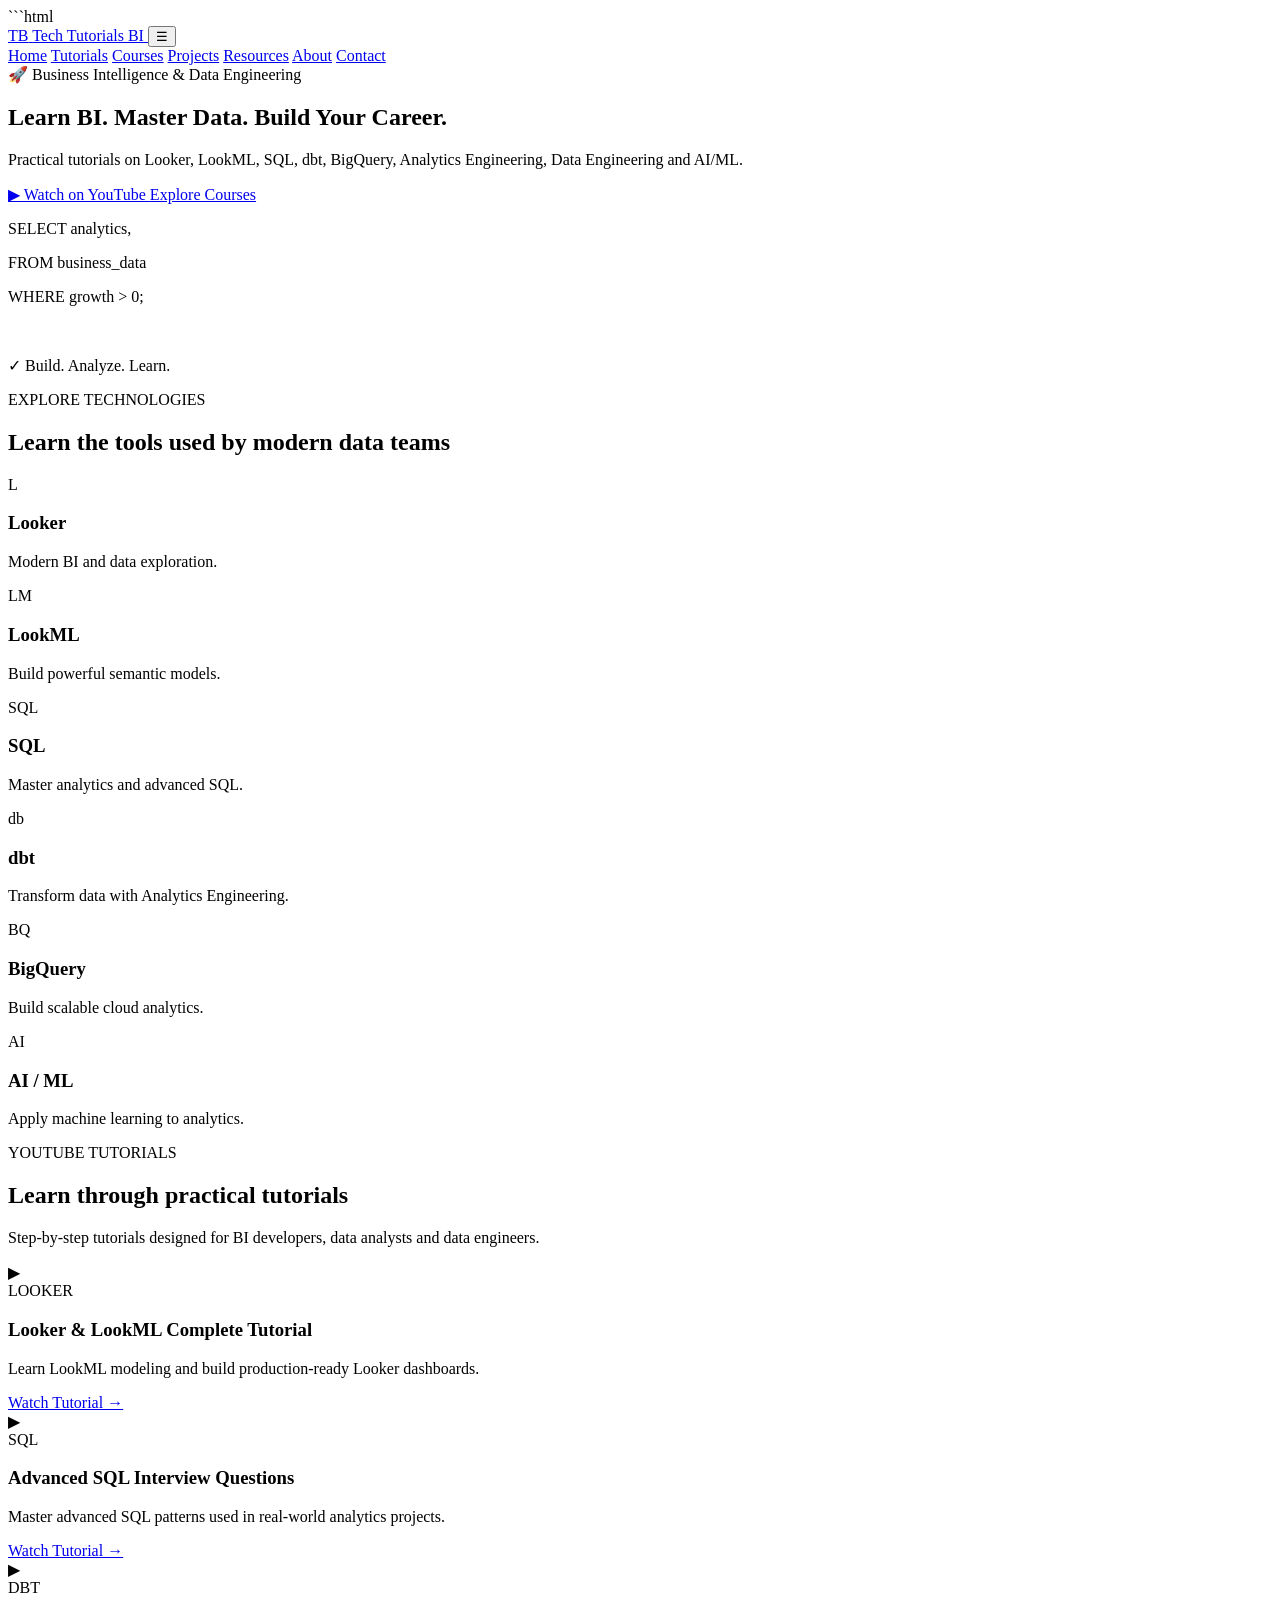
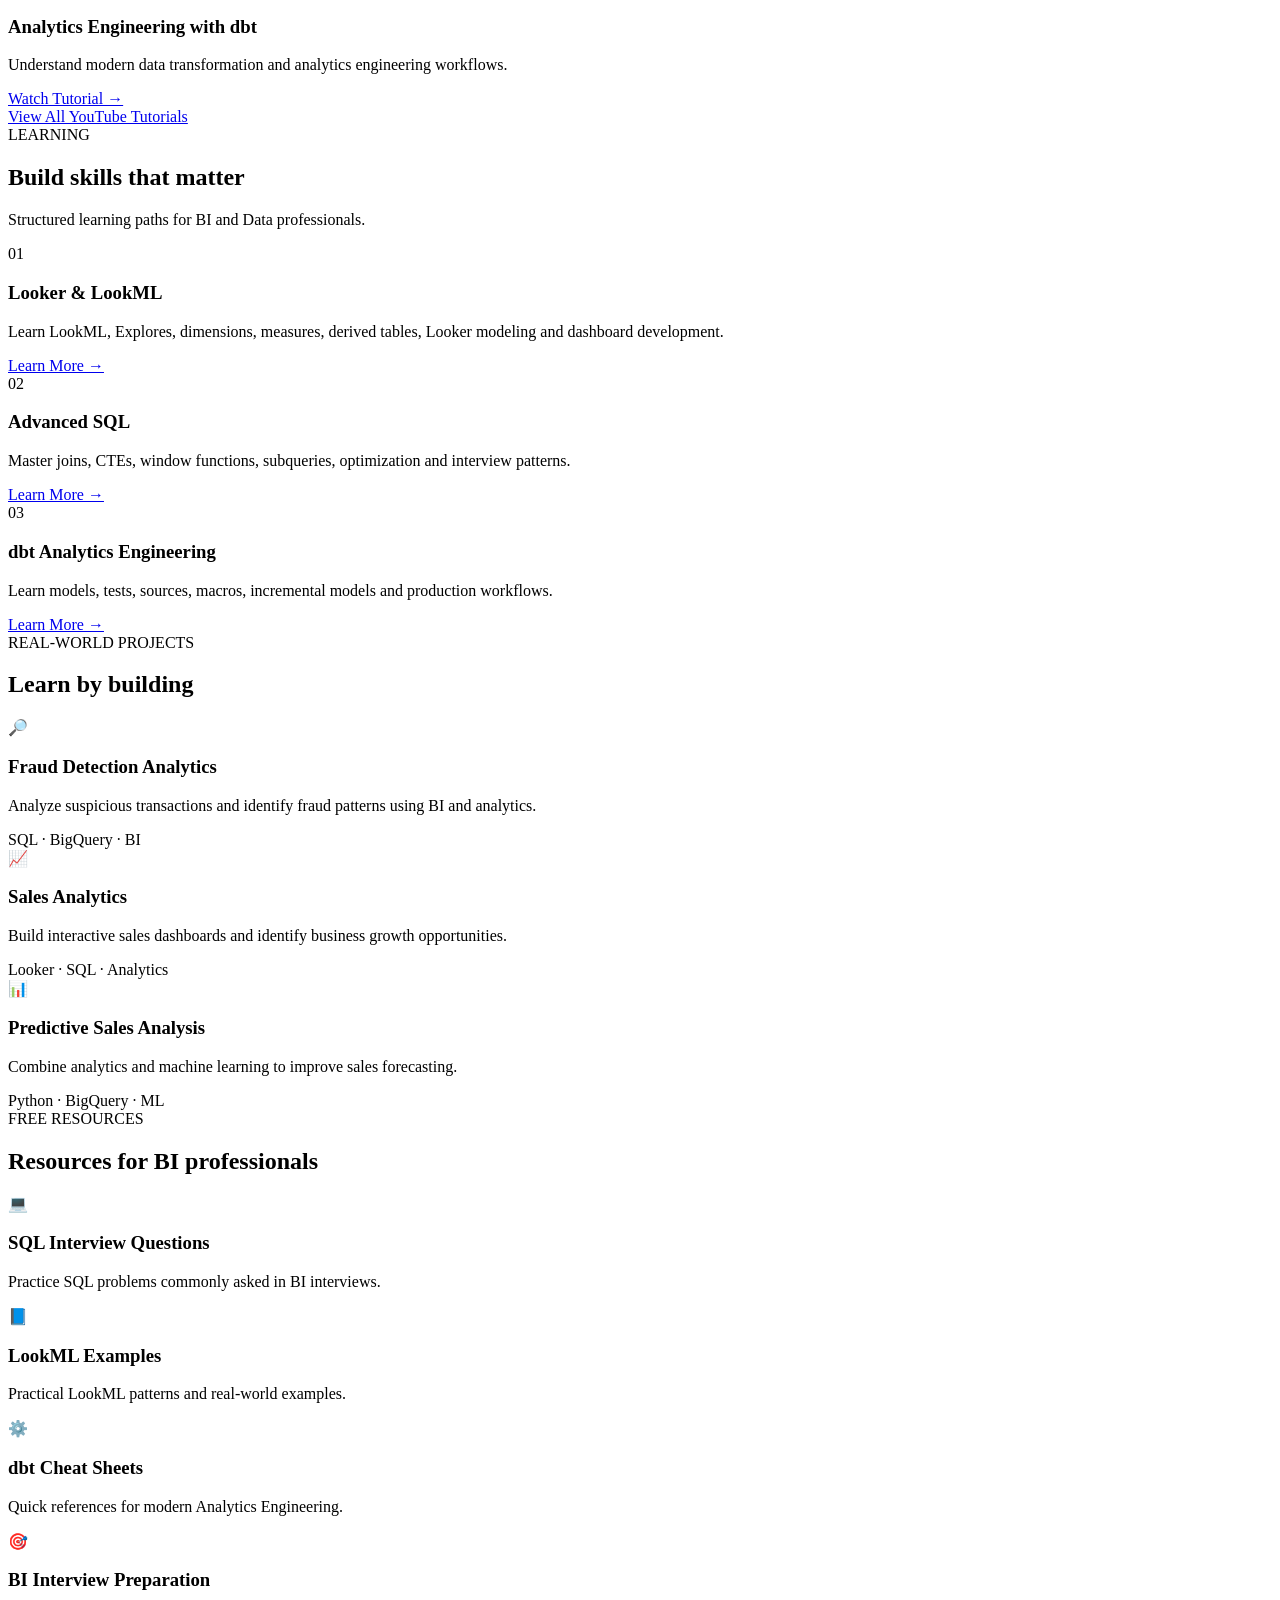
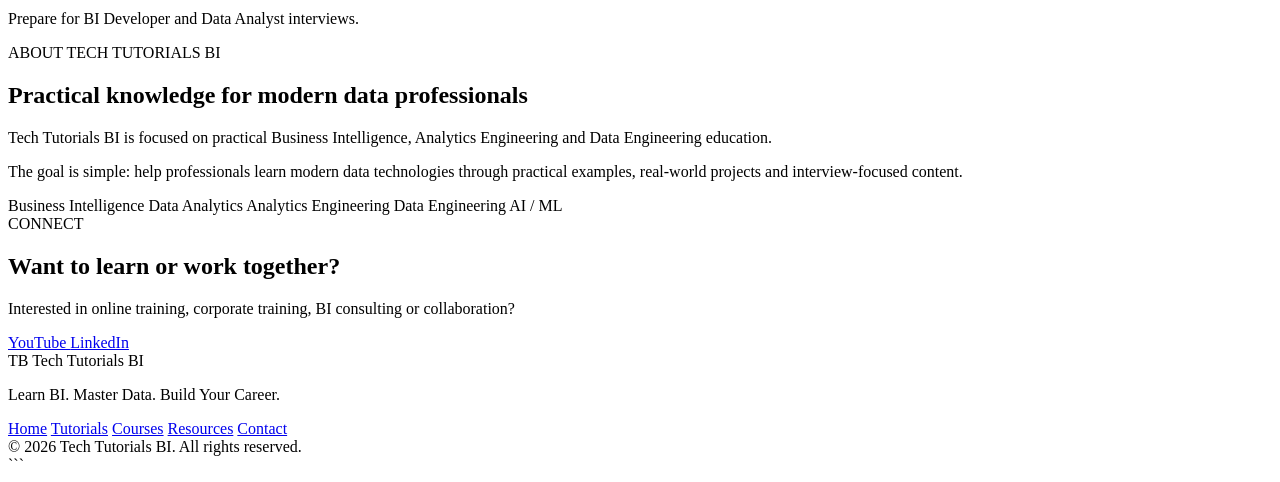
==== index.html @ e7830436 "Create index.html copied the index page content" ====
```html
<!DOCTYPE html>
<html lang="en">
<head>
    <meta charset="UTF-8">

    <meta name="viewport" content="width=device-width, initial-scale=1.0">

    <title>Tech Tutorials BI | Learn BI, SQL, Looker, dbt & Data Engineering</title>

    <meta name="description"
          content="Tech Tutorials BI provides practical tutorials on Looker, LookML, SQL, dbt, BigQuery, Analytics Engineering, Data Engineering and AI/ML.">

    <meta name="keywords"
          content="Looker, LookML, SQL, dbt, BigQuery, Power BI, Tableau, Analytics Engineering, Data Engineering, AI ML">

    <meta name="author" content="Tech Tutorials BI">

    <!-- Open Graph -->
    <meta property="og:title"
          content="Tech Tutorials BI | Learn BI & Data Engineering">

    <meta property="og:description"
          content="Practical tutorials for Business Intelligence, SQL, Looker, dbt, BigQuery and Data Engineering.">

    <meta property="og:type" content="website">

    <!-- Google Font -->
    <link rel="preconnect" href="https://fonts.googleapis.com">
    <link rel="preconnect" href="https://fonts.gstatic.com" crossorigin>

    <link href="https://fonts.googleapis.com/css2?family=Inter:wght@400;500;600;700;800&display=swap"
          rel="stylesheet">

    <!-- CSS -->
    <link rel="stylesheet" href="style.css">
</head>

<body>

<!-- ================= NAVIGATION ================= -->

<header class="navbar">

    <div class="container nav-container">

        <a href="#home" class="logo">
            <span class="logo-icon">TB</span>
            <span>Tech Tutorials BI</span>
        </a>

        <button class="menu-toggle" id="menuToggle">
            ☰
        </button>

        <nav id="navMenu">

            <a href="#home">Home</a>

            <a href="#tutorials">Tutorials</a>

            <a href="#courses">Courses</a>

            <a href="#projects">Projects</a>

            <a href="#resources">Resources</a>

            <a href="#about">About</a>

            <a href="#contact">Contact</a>

        </nav>

    </div>

</header>


<!-- ================= HERO ================= -->

<section id="home" class="hero">

    <div class="container hero-content">

        <div class="hero-text">

            <span class="badge">
                🚀 Business Intelligence & Data Engineering
            </span>

            <h1>
                Learn BI.
                <span>Master Data.</span>
                Build Your Career.
            </h1>

            <p>
                Practical tutorials on Looker, LookML, SQL, dbt,
                BigQuery, Analytics Engineering, Data Engineering
                and AI/ML.
            </p>

            <div class="hero-buttons">

                <a
                    href="https://youtube.com/@techtutorialsbi"
                    target="_blank"
                    class="btn btn-primary">
                    ▶ Watch on YouTube
                </a>

                <a href="#courses" class="btn btn-secondary">
                    Explore Courses
                </a>

            </div>

        </div>


        <div class="hero-card">

            <div class="code-header">
                <span></span>
                <span></span>
                <span></span>
            </div>

            <div class="code-content">

                <p>
                    <span class="keyword">SELECT</span>
                    analytics,
                </p>

                <p>
                    <span class="keyword">FROM</span>
                    business_data
                </p>

                <p>
                    <span class="keyword">WHERE</span>
                    growth > <span class="number">0</span>;
                </p>

                <br>

                <p class="success">
                    ✓ Build. Analyze. Learn.
                </p>

            </div>

        </div>

    </div>

</section>


<!-- ================= TECHNOLOGIES ================= -->

<section class="technologies">

    <div class="container">

        <div class="section-header">

            <span class="section-label">
                EXPLORE TECHNOLOGIES
            </span>

            <h2>
                Learn the tools used by modern data teams
            </h2>

        </div>


        <div class="tech-grid">

            <div class="tech-card">
                <div class="tech-icon">L</div>
                <h3>Looker</h3>
                <p>Modern BI and data exploration.</p>
            </div>

            <div class="tech-card">
                <div class="tech-icon">LM</div>
                <h3>LookML</h3>
                <p>Build powerful semantic models.</p>
            </div>

            <div class="tech-card">
                <div class="tech-icon">SQL</div>
                <h3>SQL</h3>
                <p>Master analytics and advanced SQL.</p>
            </div>

            <div class="tech-card">
                <div class="tech-icon">db</div>
                <h3>dbt</h3>
                <p>Transform data with Analytics Engineering.</p>
            </div>

            <div class="tech-card">
                <div class="tech-icon">BQ</div>
                <h3>BigQuery</h3>
                <p>Build scalable cloud analytics.</p>
            </div>

            <div class="tech-card">
                <div class="tech-icon">AI</div>
                <h3>AI / ML</h3>
                <p>Apply machine learning to analytics.</p>
            </div>

        </div>

    </div>

</section>


<!-- ================= YOUTUBE ================= -->

<section id="tutorials" class="section">

    <div class="container">

        <div class="section-header">

            <span class="section-label">
                YOUTUBE TUTORIALS
            </span>

            <h2>
                Learn through practical tutorials
            </h2>

            <p>
                Step-by-step tutorials designed for BI developers,
                data analysts and data engineers.
            </p>

        </div>


        <div class="video-grid">

            <article class="video-card">

                <div class="video-placeholder">
                    <span>▶</span>
                </div>

                <div class="video-content">

                    <span class="category">
                        LOOKER
                    </span>

                    <h3>
                        Looker & LookML Complete Tutorial
                    </h3>

                    <p>
                        Learn LookML modeling and build production-ready
                        Looker dashboards.
                    </p>

                    <a
                        href="https://youtube.com/@techtutorialsbi"
                        target="_blank">
                        Watch Tutorial →
                    </a>

                </div>

            </article>


            <article class="video-card">

                <div class="video-placeholder">
                    <span>▶</span>
                </div>

                <div class="video-content">

                    <span class="category">
                        SQL
                    </span>

                    <h3>
                        Advanced SQL Interview Questions
                    </h3>

                    <p>
                        Master advanced SQL patterns used in
                        real-world analytics projects.
                    </p>

                    <a
                        href="https://youtube.com/@techtutorialsbi"
                        target="_blank">
                        Watch Tutorial →
                    </a>

                </div>

            </article>


            <article class="video-card">

                <div class="video-placeholder">
                    <span>▶</span>
                </div>

                <div class="video-content">

                    <span class="category">
                        DBT
                    </span>

                    <h3>
                        Analytics Engineering with dbt
                    </h3>

                    <p>
                        Understand modern data transformation and
                        analytics engineering workflows.
                    </p>

                    <a
                        href="https://youtube.com/@techtutorialsbi"
                        target="_blank">
                        Watch Tutorial →
                    </a>

                </div>

            </article>

        </div>


        <div class="center-button">

            <a
                href="https://youtube.com/@techtutorialsbi"
                target="_blank"
                class="btn btn-primary">
                View All YouTube Tutorials
            </a>

        </div>

    </div>

</section>


<!-- ================= COURSES ================= -->

<section id="courses" class="section section-dark">

    <div class="container">

        <div class="section-header">

            <span class="section-label">
                LEARNING
            </span>

            <h2>
                Build skills that matter
            </h2>

            <p>
                Structured learning paths for BI and Data professionals.
            </p>

        </div>


        <div class="course-grid">

            <div class="course-card">

                <span class="course-number">01</span>

                <h3>
                    Looker & LookML
                </h3>

                <p>
                    Learn LookML, Explores, dimensions, measures,
                    derived tables, Looker modeling and dashboard development.
                </p>

                <a href="#contact">
                    Learn More →
                </a>

            </div>


            <div class="course-card">

                <span class="course-number">02</span>

                <h3>
                    Advanced SQL
                </h3>

                <p>
                    Master joins, CTEs, window functions,
                    subqueries, optimization and interview patterns.
                </p>

                <a href="#contact">
                    Learn More →
                </a>

            </div>


            <div class="course-card">

                <span class="course-number">03</span>

                <h3>
                    dbt Analytics Engineering
                </h3>

                <p>
                    Learn models, tests, sources, macros,
                    incremental models and production workflows.
                </p>

                <a href="#contact">
                    Learn More →
                </a>

            </div>

        </div>

    </div>

</section>


<!-- ================= PROJECTS ================= -->

<section id="projects" class="section">

    <div class="container">

        <div class="section-header">

            <span class="section-label">
                REAL-WORLD PROJECTS
            </span>

            <h2>
                Learn by building
            </h2>

        </div>


        <div class="project-grid">

            <div class="project-card">

                <div class="project-icon">
                    🔎
                </div>

                <h3>
                    Fraud Detection Analytics
                </h3>

                <p>
                    Analyze suspicious transactions and identify
                    fraud patterns using BI and analytics.
                </p>

                <span>
                    SQL · BigQuery · BI
                </span>

            </div>


            <div class="project-card">

                <div class="project-icon">
                    📈
                </div>

                <h3>
                    Sales Analytics
                </h3>

                <p>
                    Build interactive sales dashboards and
                    identify business growth opportunities.
                </p>

                <span>
                    Looker · SQL · Analytics
                </span>

            </div>


            <div class="project-card">

                <div class="project-icon">
                    📊
                </div>

                <h3>
                    Predictive Sales Analysis
                </h3>

                <p>
                    Combine analytics and machine learning to
                    improve sales forecasting.
                </p>

                <span>
                    Python · BigQuery · ML
                </span>

            </div>

        </div>

    </div>

</section>


<!-- ================= RESOURCES ================= -->

<section id="resources" class="section resources-section">

    <div class="container">

        <div class="section-header">

            <span class="section-label">
                FREE RESOURCES
            </span>

            <h2>
                Resources for BI professionals
            </h2>

        </div>


        <div class="resource-grid">

            <div class="resource-card">
                <span>💻</span>
                <h3>SQL Interview Questions</h3>
                <p>Practice SQL problems commonly asked in BI interviews.</p>
            </div>

            <div class="resource-card">
                <span>📘</span>
                <h3>LookML Examples</h3>
                <p>Practical LookML patterns and real-world examples.</p>
            </div>

            <div class="resource-card">
                <span>⚙️</span>
                <h3>dbt Cheat Sheets</h3>
                <p>Quick references for modern Analytics Engineering.</p>
            </div>

            <div class="resource-card">
                <span>🎯</span>
                <h3>BI Interview Preparation</h3>
                <p>Prepare for BI Developer and Data Analyst interviews.</p>
            </div>

        </div>

    </div>

</section>


<!-- ================= ABOUT ================= -->

<section id="about" class="section">

    <div class="container about-container">

        <div class="about-text">

            <span class="section-label">
                ABOUT TECH TUTORIALS BI
            </span>

            <h2>
                Practical knowledge for modern data professionals
            </h2>

            <p>
                Tech Tutorials BI is focused on practical Business
                Intelligence, Analytics Engineering and Data Engineering
                education.
            </p>

            <p>
                The goal is simple: help professionals learn modern
                data technologies through practical examples, real-world
                projects and interview-focused content.
            </p>

            <div class="about-tags">

                <span>Business Intelligence</span>
                <span>Data Analytics</span>
                <span>Analytics Engineering</span>
                <span>Data Engineering</span>
                <span>AI / ML</span>

            </div>

        </div>

    </div>

</section>


<!-- ================= CONTACT ================= -->

<section id="contact" class="section contact-section">

    <div class="container contact-container">

        <div>

            <span class="section-label">
                CONNECT
            </span>

            <h2>
                Want to learn or work together?
            </h2>

            <p>
                Interested in online training, corporate training,
                BI consulting or collaboration?
            </p>

        </div>


        <div class="contact-buttons">

            <a
                href="https://youtube.com/@techtutorialsbi"
                target="_blank"
                class="btn btn-primary">
                YouTube
            </a>

            <a
                href="https://www.linkedin.com/"
                target="_blank"
                class="btn btn-secondary">
                LinkedIn
            </a>

        </div>

    </div>

</section>


<!-- ================= FOOTER ================= -->

<footer>

    <div class="container footer-container">

        <div>

            <div class="logo">
                <span class="logo-icon">TB</span>
                Tech Tutorials BI
            </div>

            <p>
                Learn BI. Master Data. Build Your Career.
            </p>

        </div>


        <div class="footer-links">

            <a href="#home">Home</a>

            <a href="#tutorials">Tutorials</a>

            <a href="#courses">Courses</a>

            <a href="#resources">Resources</a>

            <a href="#contact">Contact</a>

        </div>

    </div>


    <div class="footer-bottom">

        © 2026 Tech Tutorials BI. All rights reserved.

    </div>

</footer>


<!-- JavaScript -->

<script src="script.js"></script>

</body>

</html>
```
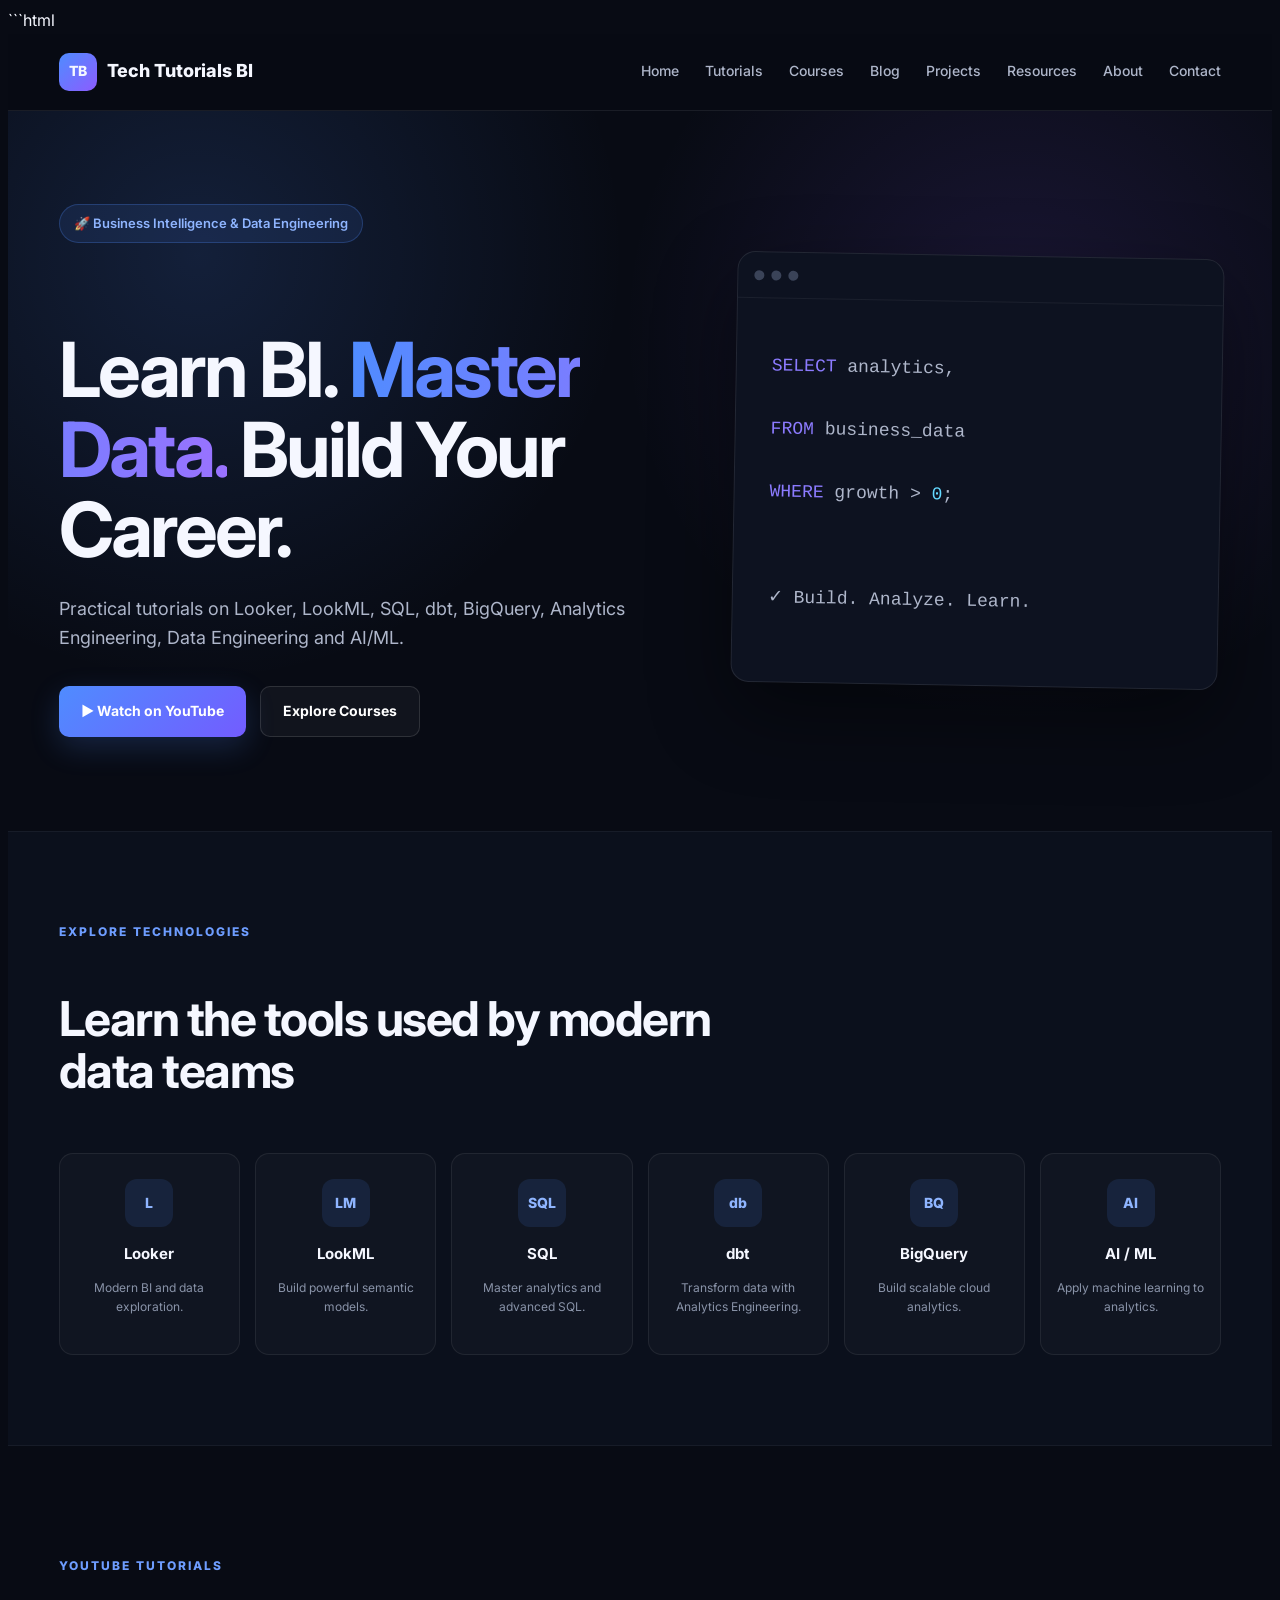
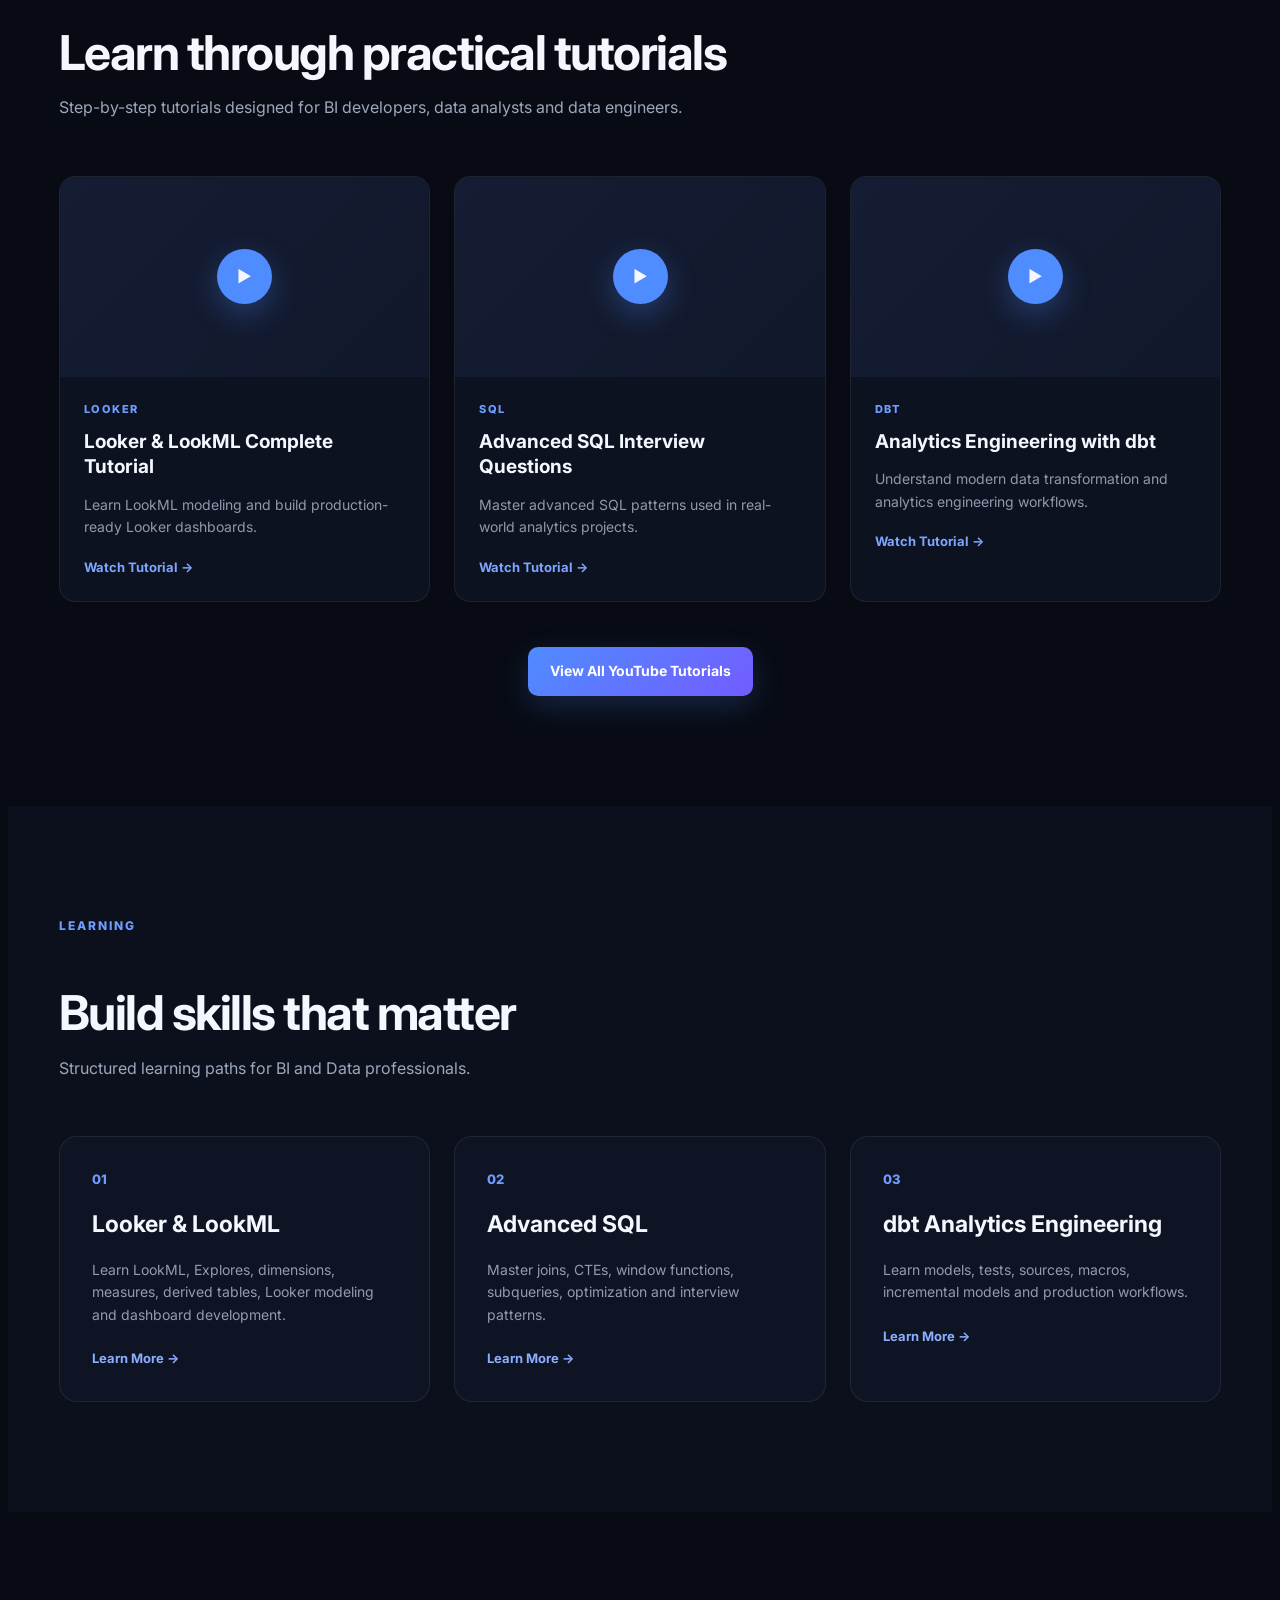
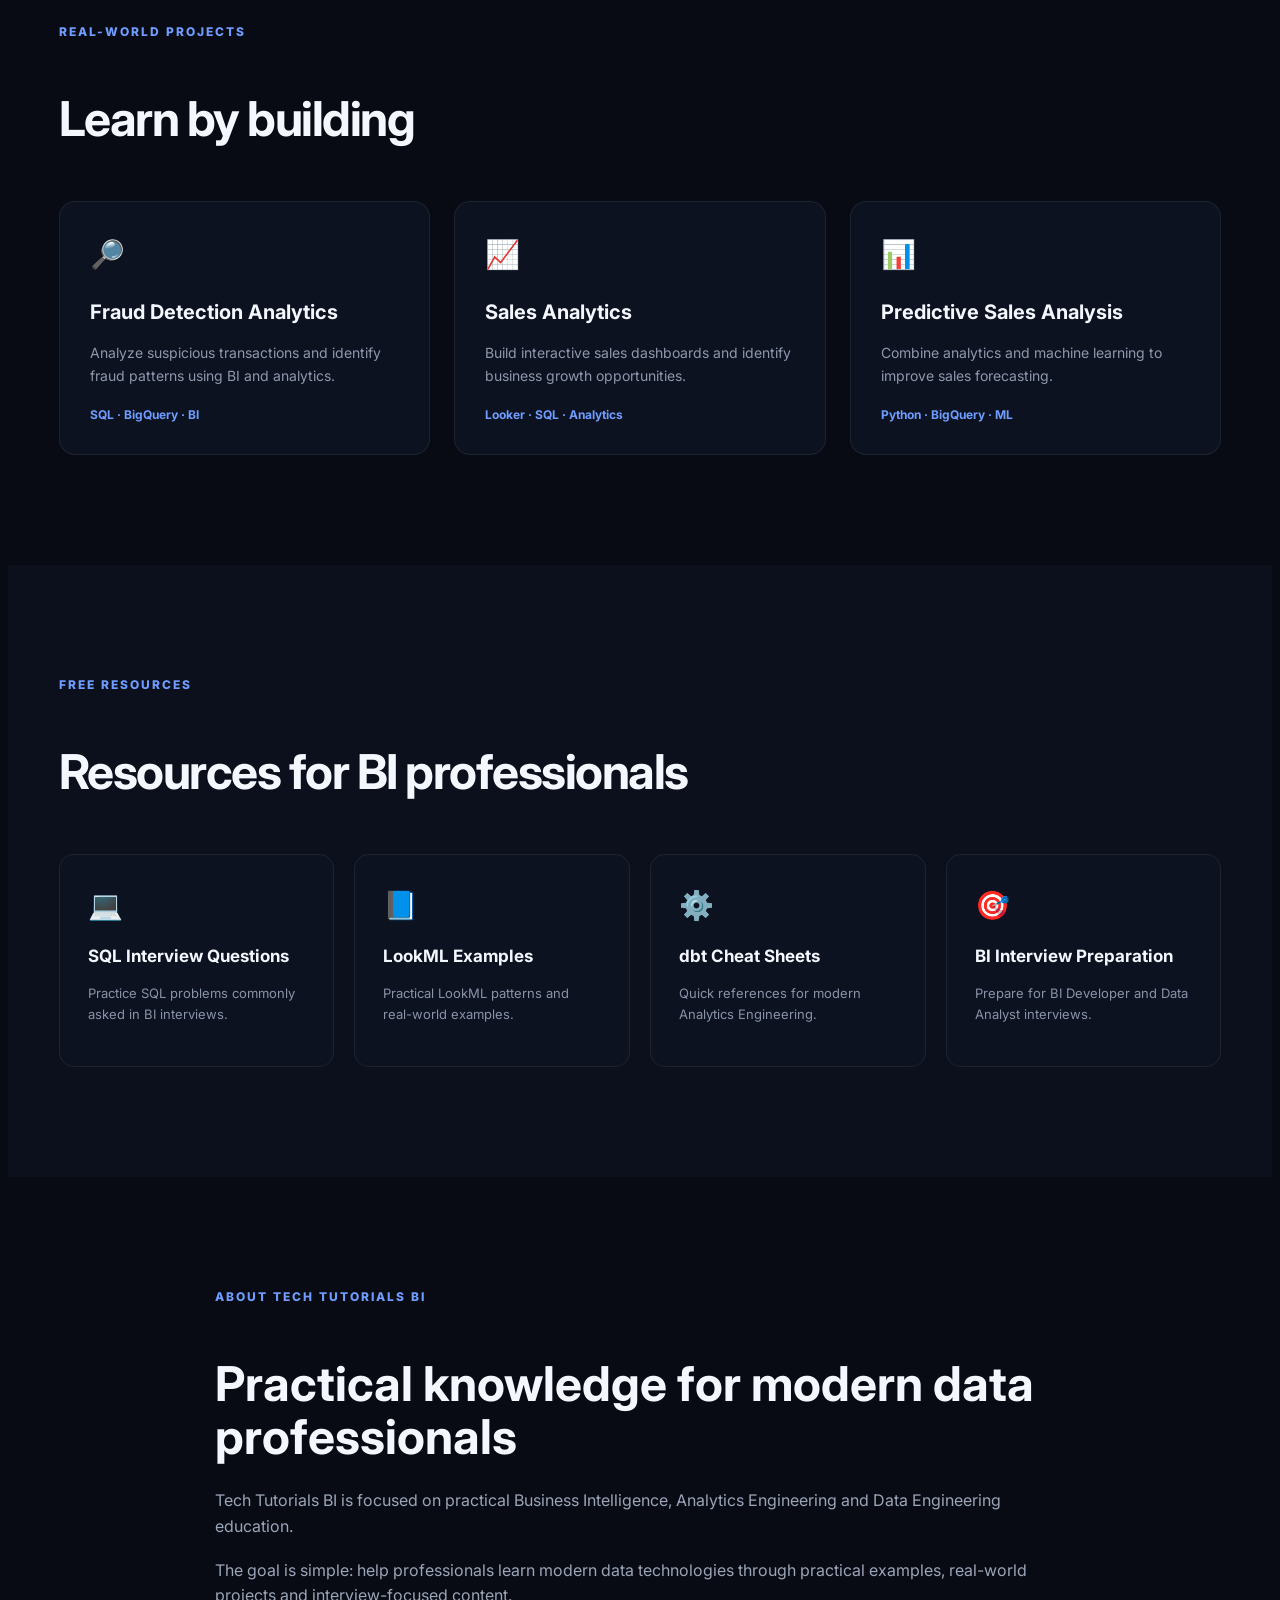
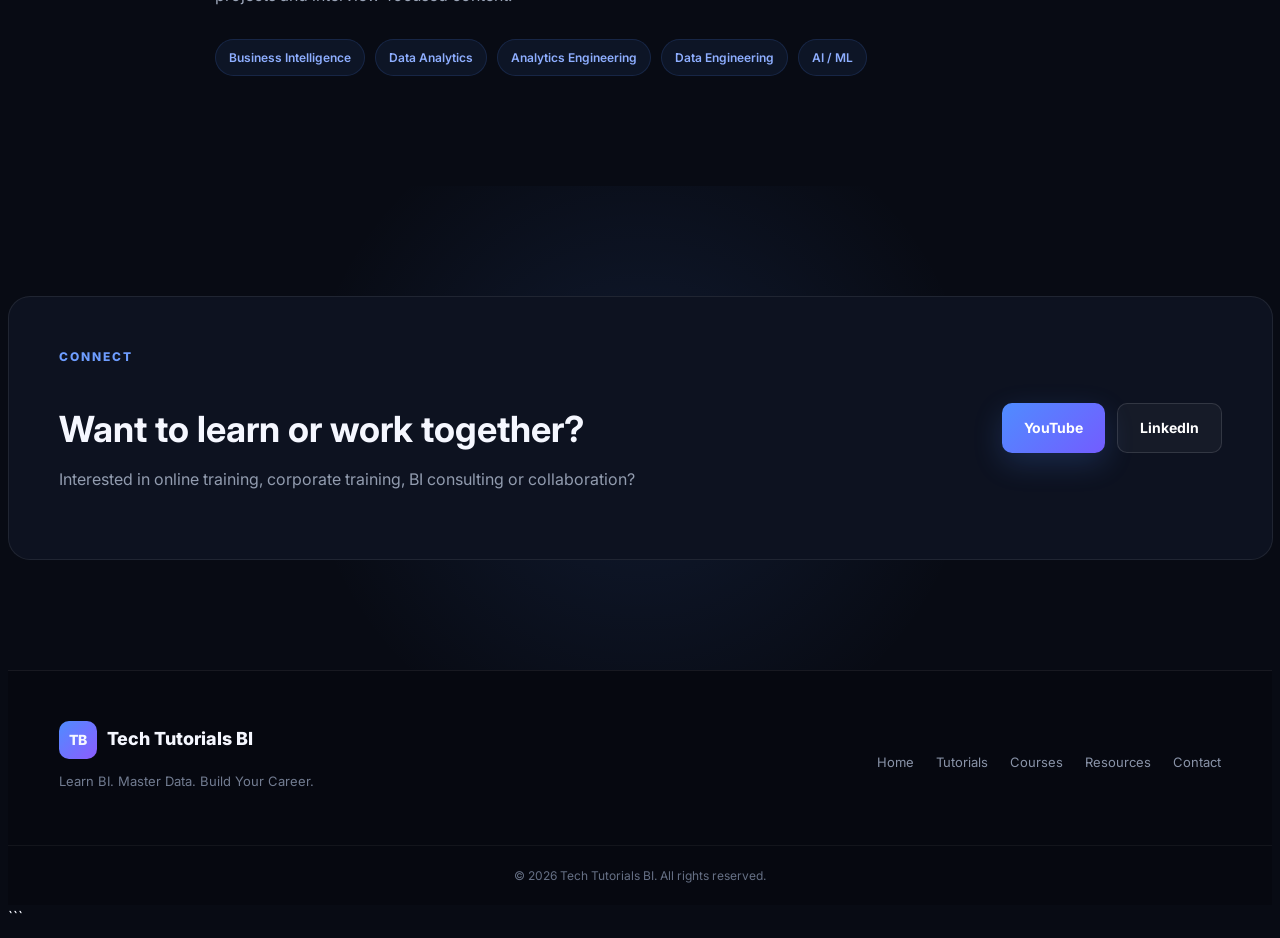
==== commit a5600b31: "Update index.html added blog navigation to the index page" ====
--- a/index.html
+++ b/index.html
@@ -60,6 +60,8 @@
             <a href="#tutorials">Tutorials</a>
 
             <a href="#courses">Courses</a>
+
+            <a href="blog.html">Blog</a>
 
             <a href="#projects">Projects</a>
 
--- a/style.css
+++ b/style.css
@@ -0,0 +1,1349 @@
+```css
+/* =========================================
+   TECH TUTORIALS BI
+   Main Website Styles
+   ========================================= */
+
+
+/* =========================================
+   GLOBAL
+   ========================================= */
+
+* {
+    margin: 0;
+    padding: 0;
+    box-sizing: border-box;
+}
+
+html {
+    scroll-behavior: smooth;
+}
+
+body {
+    font-family: "Inter", sans-serif;
+    background: #080b14;
+    color: #f5f7ff;
+    line-height: 1.6;
+}
+
+a {
+    color: inherit;
+    text-decoration: none;
+}
+
+img {
+    max-width: 100%;
+    display: block;
+}
+
+.container {
+    width: min(1180px, 92%);
+    margin: auto;
+}
+
+
+/* =========================================
+   NAVIGATION
+   ========================================= */
+
+.navbar {
+    position: sticky;
+    top: 0;
+    z-index: 1000;
+
+    background: rgba(8, 11, 20, 0.92);
+
+    backdrop-filter: blur(14px);
+
+    border-bottom: 1px solid rgba(255, 255, 255, 0.08);
+}
+
+.nav-container {
+    height: 76px;
+
+    display: flex;
+    align-items: center;
+    justify-content: space-between;
+}
+
+.logo {
+    display: flex;
+    align-items: center;
+    gap: 10px;
+
+    font-weight: 800;
+    font-size: 18px;
+}
+
+.logo-icon {
+    width: 38px;
+    height: 38px;
+
+    display: flex;
+    align-items: center;
+    justify-content: center;
+
+    border-radius: 10px;
+
+    background: linear-gradient(
+        135deg,
+        #4f8cff,
+        #8c5cff
+    );
+
+    font-size: 14px;
+    font-weight: 800;
+}
+
+nav {
+    display: flex;
+    gap: 26px;
+}
+
+nav a {
+    color: #aeb6ca;
+    font-size: 14px;
+    font-weight: 500;
+
+    transition: 0.25s ease;
+}
+
+nav a:hover {
+    color: #ffffff;
+}
+
+.menu-toggle {
+    display: none;
+
+    border: none;
+    background: transparent;
+
+    color: white;
+
+    font-size: 26px;
+
+    cursor: pointer;
+}
+
+
+/* =========================================
+   HERO
+   ========================================= */
+
+.hero {
+    min-height: 720px;
+
+    display: flex;
+    align-items: center;
+
+    background:
+        radial-gradient(
+            circle at 15% 20%,
+            rgba(79, 140, 255, 0.16),
+            transparent 35%
+        ),
+        radial-gradient(
+            circle at 80% 30%,
+            rgba(140, 92, 255, 0.14),
+            transparent 35%
+        );
+
+    position: relative;
+    overflow: hidden;
+}
+
+.hero-content {
+    display: grid;
+
+    grid-template-columns: 1.1fr 0.9fr;
+
+    gap: 80px;
+
+    align-items: center;
+}
+
+.badge {
+    display: inline-block;
+
+    padding: 8px 14px;
+
+    border-radius: 30px;
+
+    background: rgba(79, 140, 255, 0.1);
+
+    border: 1px solid rgba(79, 140, 255, 0.25);
+
+    color: #8fb5ff;
+
+    font-size: 13px;
+    font-weight: 600;
+
+    margin-bottom: 24px;
+}
+
+.hero h1 {
+    font-size: clamp(44px, 6vw, 76px);
+
+    line-height: 1.05;
+
+    letter-spacing: -3px;
+
+    margin-bottom: 25px;
+}
+
+.hero h1 span {
+    background: linear-gradient(
+        90deg,
+        #4f8cff,
+        #9a72ff
+    );
+
+    -webkit-background-clip: text;
+    -webkit-text-fill-color: transparent;
+}
+
+.hero p {
+    color: #aeb6ca;
+
+    font-size: 18px;
+
+    max-width: 650px;
+
+    margin-bottom: 34px;
+}
+
+.hero-buttons {
+    display: flex;
+    gap: 14px;
+
+    flex-wrap: wrap;
+}
+
+
+/* =========================================
+   BUTTONS
+   ========================================= */
+
+.btn {
+    display: inline-flex;
+
+    align-items: center;
+    justify-content: center;
+
+    padding: 13px 22px;
+
+    border-radius: 10px;
+
+    font-size: 14px;
+    font-weight: 700;
+
+    transition: 0.25s ease;
+}
+
+.btn-primary {
+    background: linear-gradient(
+        135deg,
+        #4f8cff,
+        #735cff
+    );
+
+    color: white;
+
+    box-shadow:
+        0 10px 30px rgba(79, 140, 255, 0.2);
+}
+
+.btn-primary:hover {
+    transform: translateY(-3px);
+
+    box-shadow:
+        0 15px 40px rgba(79, 140, 255, 0.35);
+}
+
+.btn-secondary {
+    border: 1px solid rgba(255, 255, 255, 0.12);
+
+    background: rgba(255, 255, 255, 0.04);
+
+    color: white;
+}
+
+.btn-secondary:hover {
+    background: rgba(255, 255, 255, 0.09);
+
+    transform: translateY(-3px);
+}
+
+
+/* =========================================
+   HERO CODE CARD
+   ========================================= */
+
+.hero-card {
+    background: #0d1220;
+
+    border: 1px solid rgba(255, 255, 255, 0.09);
+
+    border-radius: 18px;
+
+    overflow: hidden;
+
+    box-shadow:
+        0 30px 80px rgba(0, 0, 0, 0.45);
+
+    transform: rotate(1deg);
+
+    transition: 0.3s ease;
+}
+
+.hero-card:hover {
+    transform: rotate(0deg) translateY(-5px);
+}
+
+.code-header {
+    height: 45px;
+
+    display: flex;
+    align-items: center;
+
+    gap: 7px;
+
+    padding: 0 16px;
+
+    border-bottom: 1px solid rgba(255, 255, 255, 0.06);
+}
+
+.code-header span {
+    width: 10px;
+    height: 10px;
+
+    border-radius: 50%;
+
+    background: #3a4358;
+}
+
+.code-content {
+    padding: 35px;
+
+    font-family: monospace;
+
+    font-size: 16px;
+
+    color: #cdd5e7;
+}
+
+.keyword {
+    color: #8c7bff;
+}
+
+.number {
+    color: #64d9ff;
+}
+
+.success {
+    color: #67e8a5;
+}
+
+
+/* =========================================
+   SECTIONS
+   ========================================= */
+
+.section {
+    padding: 110px 0;
+}
+
+.section-dark {
+    background: #0b101c;
+}
+
+.section-header {
+    max-width: 720px;
+
+    margin-bottom: 55px;
+}
+
+.section-label {
+    color: #6e9dff;
+
+    font-size: 12px;
+
+    font-weight: 800;
+
+    letter-spacing: 2px;
+
+    display: inline-block;
+
+    margin-bottom: 12px;
+}
+
+.section-header h2 {
+    font-size: clamp(32px, 4vw, 48px);
+
+    line-height: 1.1;
+
+    letter-spacing: -1.5px;
+
+    margin-bottom: 15px;
+}
+
+.section-header p {
+    color: #9da7bb;
+
+    font-size: 16px;
+}
+
+
+/* =========================================
+   TECHNOLOGIES
+   ========================================= */
+
+.technologies {
+    padding: 90px 0;
+
+    background: #0b101c;
+
+    border-top: 1px solid rgba(255, 255, 255, 0.05);
+
+    border-bottom: 1px solid rgba(255, 255, 255, 0.05);
+}
+
+.tech-grid {
+    display: grid;
+
+    grid-template-columns: repeat(6, 1fr);
+
+    gap: 15px;
+}
+
+.tech-card {
+    padding: 25px 15px;
+
+    text-align: center;
+
+    border-radius: 14px;
+
+    background: rgba(255, 255, 255, 0.025);
+
+    border: 1px solid rgba(255, 255, 255, 0.07);
+
+    transition: 0.25s ease;
+}
+
+.tech-card:hover {
+    transform: translateY(-5px);
+
+    border-color: rgba(79, 140, 255, 0.4);
+
+    background: rgba(79, 140, 255, 0.05);
+}
+
+.tech-icon {
+    width: 48px;
+    height: 48px;
+
+    margin: 0 auto 15px;
+
+    display: flex;
+    align-items: center;
+    justify-content: center;
+
+    border-radius: 12px;
+
+    background: rgba(79, 140, 255, 0.12);
+
+    color: #8fb5ff;
+
+    font-weight: 800;
+
+    font-size: 14px;
+}
+
+.tech-card h3 {
+    font-size: 15px;
+
+    margin-bottom: 7px;
+}
+
+.tech-card p {
+    color: #8993a8;
+
+    font-size: 12px;
+}
+
+
+/* =========================================
+   VIDEO CARDS
+   ========================================= */
+
+.video-grid {
+    display: grid;
+
+    grid-template-columns: repeat(3, 1fr);
+
+    gap: 24px;
+}
+
+.video-card {
+    background: #0d1220;
+
+    border: 1px solid rgba(255, 255, 255, 0.07);
+
+    border-radius: 16px;
+
+    overflow: hidden;
+
+    transition: 0.3s ease;
+}
+
+.video-card:hover {
+    transform: translateY(-7px);
+
+    border-color: rgba(79, 140, 255, 0.35);
+
+    box-shadow:
+        0 20px 50px rgba(0, 0, 0, 0.25);
+}
+
+.video-placeholder {
+    height: 200px;
+
+    display: flex;
+
+    align-items: center;
+    justify-content: center;
+
+    background:
+        linear-gradient(
+            135deg,
+            #151d34,
+            #11182b
+        );
+}
+
+.video-placeholder span {
+    width: 55px;
+    height: 55px;
+
+    display: flex;
+    align-items: center;
+    justify-content: center;
+
+    border-radius: 50%;
+
+    background: #4f8cff;
+
+    box-shadow:
+        0 10px 30px rgba(79, 140, 255, 0.3);
+}
+
+.video-content {
+    padding: 24px;
+}
+
+.category {
+    color: #6e9dff;
+
+    font-size: 11px;
+
+    font-weight: 800;
+
+    letter-spacing: 1.5px;
+}
+
+.video-content h3 {
+    font-size: 19px;
+
+    line-height: 1.35;
+
+    margin: 10px 0;
+}
+
+.video-content p {
+    color: #8f99ad;
+
+    font-size: 14px;
+
+    margin-bottom: 18px;
+}
+
+.video-content a {
+    color: #7da7ff;
+
+    font-size: 13px;
+
+    font-weight: 700;
+}
+
+.center-button {
+    text-align: center;
+
+    margin-top: 45px;
+}
+
+
+/* =========================================
+   COURSES
+   ========================================= */
+
+.course-grid {
+    display: grid;
+
+    grid-template-columns: repeat(3, 1fr);
+
+    gap: 24px;
+}
+
+.course-card {
+    padding: 32px;
+
+    border-radius: 18px;
+
+    background: #0e1423;
+
+    border: 1px solid rgba(255, 255, 255, 0.08);
+
+    transition: 0.3s ease;
+}
+
+.course-card:hover {
+    transform: translateY(-7px);
+
+    border-color: rgba(140, 92, 255, 0.4);
+}
+
+.course-number {
+    color: #6e9dff;
+
+    font-size: 13px;
+
+    font-weight: 800;
+}
+
+.course-card h3 {
+    font-size: 23px;
+
+    margin: 16px 0;
+}
+
+.course-card p {
+    color: #929caf;
+
+    font-size: 14px;
+
+    margin-bottom: 22px;
+}
+
+.course-card a {
+    color: #8caeff;
+
+    font-size: 13px;
+
+    font-weight: 700;
+}
+
+
+/* =========================================
+   PROJECTS
+   ========================================= */
+
+.project-grid {
+    display: grid;
+
+    grid-template-columns: repeat(3, 1fr);
+
+    gap: 24px;
+}
+
+.project-card {
+    padding: 30px;
+
+    border-radius: 16px;
+
+    background: #0d1220;
+
+    border: 1px solid rgba(255, 255, 255, 0.07);
+
+    transition: 0.3s ease;
+}
+
+.project-card:hover {
+    transform: translateY(-6px);
+
+    border-color: rgba(79, 140, 255, 0.35);
+}
+
+.project-icon {
+    font-size: 28px;
+
+    margin-bottom: 18px;
+}
+
+.project-card h3 {
+    margin-bottom: 10px;
+
+    font-size: 20px;
+}
+
+.project-card p {
+    color: #8e98ac;
+
+    font-size: 14px;
+
+    margin-bottom: 18px;
+}
+
+.project-card span {
+    color: #6e9dff;
+
+    font-size: 12px;
+
+    font-weight: 700;
+}
+
+
+/* =========================================
+   RESOURCES
+   ========================================= */
+
+.resources-section {
+    background: #0b101c;
+}
+
+.resource-grid {
+    display: grid;
+
+    grid-template-columns: repeat(4, 1fr);
+
+    gap: 20px;
+}
+
+.resource-card {
+    padding: 28px;
+
+    background: #0d1220;
+
+    border: 1px solid rgba(255, 255, 255, 0.07);
+
+    border-radius: 15px;
+
+    transition: 0.3s ease;
+}
+
+.resource-card:hover {
+    transform: translateY(-5px);
+}
+
+.resource-card span {
+    font-size: 28px;
+}
+
+.resource-card h3 {
+    font-size: 17px;
+
+    margin: 15px 0 8px;
+}
+
+.resource-card p {
+    color: #8993a8;
+
+    font-size: 13px;
+}
+
+
+/* =========================================
+   ABOUT
+   ========================================= */
+
+.about-container {
+    max-width: 850px;
+}
+
+.about-text h2 {
+    font-size: clamp(32px, 4vw, 48px);
+
+    line-height: 1.1;
+
+    margin-bottom: 25px;
+}
+
+.about-text p {
+    color: #9ba5b8;
+
+    font-size: 16px;
+
+    margin-bottom: 18px;
+}
+
+.about-tags {
+    display: flex;
+
+    flex-wrap: wrap;
+
+    gap: 10px;
+
+    margin-top: 30px;
+}
+
+.about-tags span {
+    padding: 8px 13px;
+
+    border-radius: 20px;
+
+    background: rgba(79, 140, 255, 0.08);
+
+    border: 1px solid rgba(79, 140, 255, 0.15);
+
+    color: #8eaeff;
+
+    font-size: 12px;
+
+    font-weight: 600;
+}
+
+
+/* =========================================
+   CONTACT
+   ========================================= */
+
+.contact-section {
+    background:
+        radial-gradient(
+            circle at center,
+            rgba(79, 140, 255, 0.12),
+            transparent 50%
+        );
+}
+
+.contact-container {
+    display: flex;
+
+    align-items: center;
+
+    justify-content: space-between;
+
+    gap: 50px;
+
+    padding: 50px;
+
+    border-radius: 22px;
+
+    background: #0d1220;
+
+    border: 1px solid rgba(255, 255, 255, 0.08);
+}
+
+.contact-container h2 {
+    font-size: 36px;
+
+    line-height: 1.2;
+
+    margin-bottom: 12px;
+}
+
+.contact-container p {
+    color: #929caf;
+}
+
+.contact-buttons {
+    display: flex;
+
+    gap: 12px;
+
+    flex-wrap: wrap;
+}
+
+
+/* =========================================
+   FOOTER
+   ========================================= */
+
+footer {
+    background: #060810;
+
+    border-top: 1px solid rgba(255, 255, 255, 0.07);
+
+    padding-top: 50px;
+}
+
+.footer-container {
+    display: flex;
+
+    justify-content: space-between;
+
+    gap: 40px;
+
+    padding-bottom: 40px;
+}
+
+.footer-container p {
+    color: #727c91;
+
+    font-size: 13px;
+
+    margin-top: 12px;
+}
+
+.footer-links {
+    display: flex;
+
+    flex-wrap: wrap;
+
+    gap: 22px;
+
+    align-items: center;
+}
+
+.footer-links a {
+    color: #8993a8;
+
+    font-size: 13px;
+
+    transition: 0.2s;
+}
+
+.footer-links a:hover {
+    color: white;
+}
+
+.footer-bottom {
+    text-align: center;
+
+    padding: 20px;
+
+    border-top: 1px solid rgba(255, 255, 255, 0.05);
+
+    color: #667085;
+
+    font-size: 12px;
+}
+
+
+/* =========================================
+   RESPONSIVE
+   ========================================= */
+
+@media (max-width: 1000px) {
+
+    .tech-grid {
+        grid-template-columns: repeat(3, 1fr);
+    }
+
+    .hero-content {
+        grid-template-columns: 1fr;
+
+        gap: 50px;
+    }
+
+    .hero {
+        padding: 100px 0;
+    }
+
+    .video-grid,
+    .course-grid,
+    .project-grid {
+        grid-template-columns: repeat(2, 1fr);
+    }
+
+    .resource-grid {
+        grid-template-columns: repeat(2, 1fr);
+    }
+
+}
+
+
+@media (max-width: 700px) {
+
+    .nav-container {
+        height: 68px;
+    }
+
+    .menu-toggle {
+        display: block;
+    }
+
+    nav {
+        display: none;
+
+        position: absolute;
+
+        top: 68px;
+
+        left: 0;
+        right: 0;
+
+        flex-direction: column;
+
+        gap: 0;
+
+        background: #080b14;
+
+        border-bottom: 1px solid rgba(255, 255, 255, 0.08);
+    }
+
+    nav.active {
+        display: flex;
+    }
+
+    nav a {
+        padding: 15px 4%;
+
+        border-bottom: 1px solid rgba(255, 255, 255, 0.05);
+    }
+
+    .hero h1 {
+        letter-spacing: -2px;
+    }
+
+    .hero p {
+        font-size: 16px;
+    }
+
+    .section {
+        padding: 75px 0;
+    }
+
+    .tech-grid {
+        grid-template-columns: repeat(2, 1fr);
+    }
+
+    .video-grid,
+    .course-grid,
+    .project-grid,
+    .resource-grid {
+        grid-template-columns: 1fr;
+    }
+
+    .contact-container {
+        flex-direction: column;
+
+        align-items: flex-start;
+
+        padding: 32px;
+    }
+
+    .contact-container h2 {
+        font-size: 30px;
+    }
+
+    .footer-container {
+        flex-direction: column;
+    }
+
+}
+
+
+@media (max-width: 420px) {
+
+    .logo {
+        font-size: 15px;
+    }
+
+    .logo-icon {
+        width: 34px;
+        height: 34px;
+    }
+
+    .hero h1 {
+        font-size: 42px;
+    }
+
+    .tech-grid {
+        grid-template-columns: 1fr;
+    }
+
+}
+```
+
+```css
+/* =========================================
+   BLOG PAGE
+   ========================================= */
+
+.blog-hero {
+    padding: 130px 0 90px;
+
+    background:
+        radial-gradient(
+            circle at 20% 30%,
+            rgba(79, 140, 255, 0.15),
+            transparent 40%
+        ),
+        radial-gradient(
+            circle at 80% 40%,
+            rgba(140, 92, 255, 0.12),
+            transparent 40%
+        );
+
+    border-bottom: 1px solid rgba(255, 255, 255, 0.06);
+}
+
+.blog-hero h1 {
+    font-size: clamp(44px, 6vw, 70px);
+
+    line-height: 1.05;
+
+    letter-spacing: -2.5px;
+
+    margin-bottom: 20px;
+}
+
+.blog-hero p {
+    max-width: 700px;
+
+    color: #9da7bb;
+
+    font-size: 18px;
+}
+
+
+/* =========================================
+   BLOG FILTERS
+   ========================================= */
+
+.blog-categories {
+    display: flex;
+
+    flex-wrap: wrap;
+
+    gap: 10px;
+
+    margin-bottom: 45px;
+}
+
+.blog-filter {
+    border: 1px solid rgba(255, 255, 255, 0.09);
+
+    background: rgba(255, 255, 255, 0.035);
+
+    color: #9da7bb;
+
+    padding: 9px 16px;
+
+    border-radius: 25px;
+
+    font-family: inherit;
+
+    font-size: 13px;
+
+    font-weight: 600;
+
+    cursor: pointer;
+
+    transition: 0.25s ease;
+}
+
+.blog-filter:hover {
+    color: white;
+
+    border-color: rgba(79, 140, 255, 0.4);
+
+    background: rgba(79, 140, 255, 0.08);
+}
+
+.blog-filter.active {
+    color: white;
+
+    background: linear-gradient(
+        135deg,
+        #4f8cff,
+        #735cff
+    );
+
+    border-color: transparent;
+
+    box-shadow:
+        0 8px 25px rgba(79, 140, 255, 0.2);
+}
+
+
+/* =========================================
+   BLOG GRID
+   ========================================= */
+
+.blog-grid {
+    display: grid;
+
+    grid-template-columns: repeat(3, 1fr);
+
+    gap: 25px;
+}
+
+
+/* =========================================
+   BLOG CARD
+   ========================================= */
+
+.blog-card {
+    overflow: hidden;
+
+    background: #0d1220;
+
+    border: 1px solid rgba(255, 255, 255, 0.07);
+
+    border-radius: 17px;
+
+    transition:
+        transform 0.3s ease,
+        border-color 0.3s ease,
+        box-shadow 0.3s ease;
+}
+
+.blog-card:hover {
+    transform: translateY(-7px);
+
+    border-color: rgba(79, 140, 255, 0.35);
+
+    box-shadow:
+        0 20px 50px rgba(0, 0, 0, 0.25);
+}
+
+
+/* =========================================
+   BLOG IMAGE
+   ========================================= */
+
+.blog-image {
+    height: 190px;
+
+    display: flex;
+
+    align-items: center;
+    justify-content: center;
+
+    background:
+        linear-gradient(
+            135deg,
+            #151d34,
+            #101729
+        );
+
+    color: #8eaeff;
+
+    font-size: 22px;
+
+    font-weight: 800;
+
+    letter-spacing: 2px;
+
+    position: relative;
+}
+
+.blog-image::after {
+    content: "";
+
+    position: absolute;
+
+    inset: 0;
+
+    background:
+        radial-gradient(
+            circle at center,
+            rgba(79, 140, 255, 0.15),
+            transparent 60%
+        );
+}
+
+
+/* =========================================
+   BLOG CONTENT
+   ========================================= */
+
+.blog-content {
+    padding: 25px;
+}
+
+.blog-content h2 {
+    font-size: 20px;
+
+    line-height: 1.35;
+
+    margin: 10px 0 12px;
+
+    letter-spacing: -0.3px;
+}
+
+.blog-content p {
+    color: #8f99ad;
+
+    font-size: 14px;
+
+    line-height: 1.7;
+
+    margin-bottom: 22px;
+}
+
+
+/* =========================================
+   BLOG META
+   ========================================= */
+
+.blog-meta {
+    display: flex;
+
+    align-items: center;
+
+    justify-content: space-between;
+
+    gap: 15px;
+
+    padding-top: 18px;
+
+    border-top: 1px solid rgba(255, 255, 255, 0.06);
+}
+
+.blog-meta span {
+    color: #68748b;
+
+    font-size: 12px;
+}
+
+.blog-meta a {
+    color: #7da7ff;
+
+    font-size: 12px;
+
+    font-weight: 700;
+
+    transition: 0.2s ease;
+}
+
+.blog-meta a:hover {
+    color: white;
+}
+
+
+/* =========================================
+   BLOG RESPONSIVE
+   ========================================= */
+
+@media (max-width: 1000px) {
+
+    .blog-grid {
+        grid-template-columns: repeat(2, 1fr);
+    }
+
+}
+
+
+@media (max-width: 700px) {
+
+    .blog-hero {
+        padding: 100px 0 70px;
+    }
+
+    .blog-hero h1 {
+        letter-spacing: -1.5px;
+    }
+
+    .blog-grid {
+        grid-template-columns: 1fr;
+    }
+
+    .blog-categories {
+        gap: 8px;
+    }
+
+}
+```
+
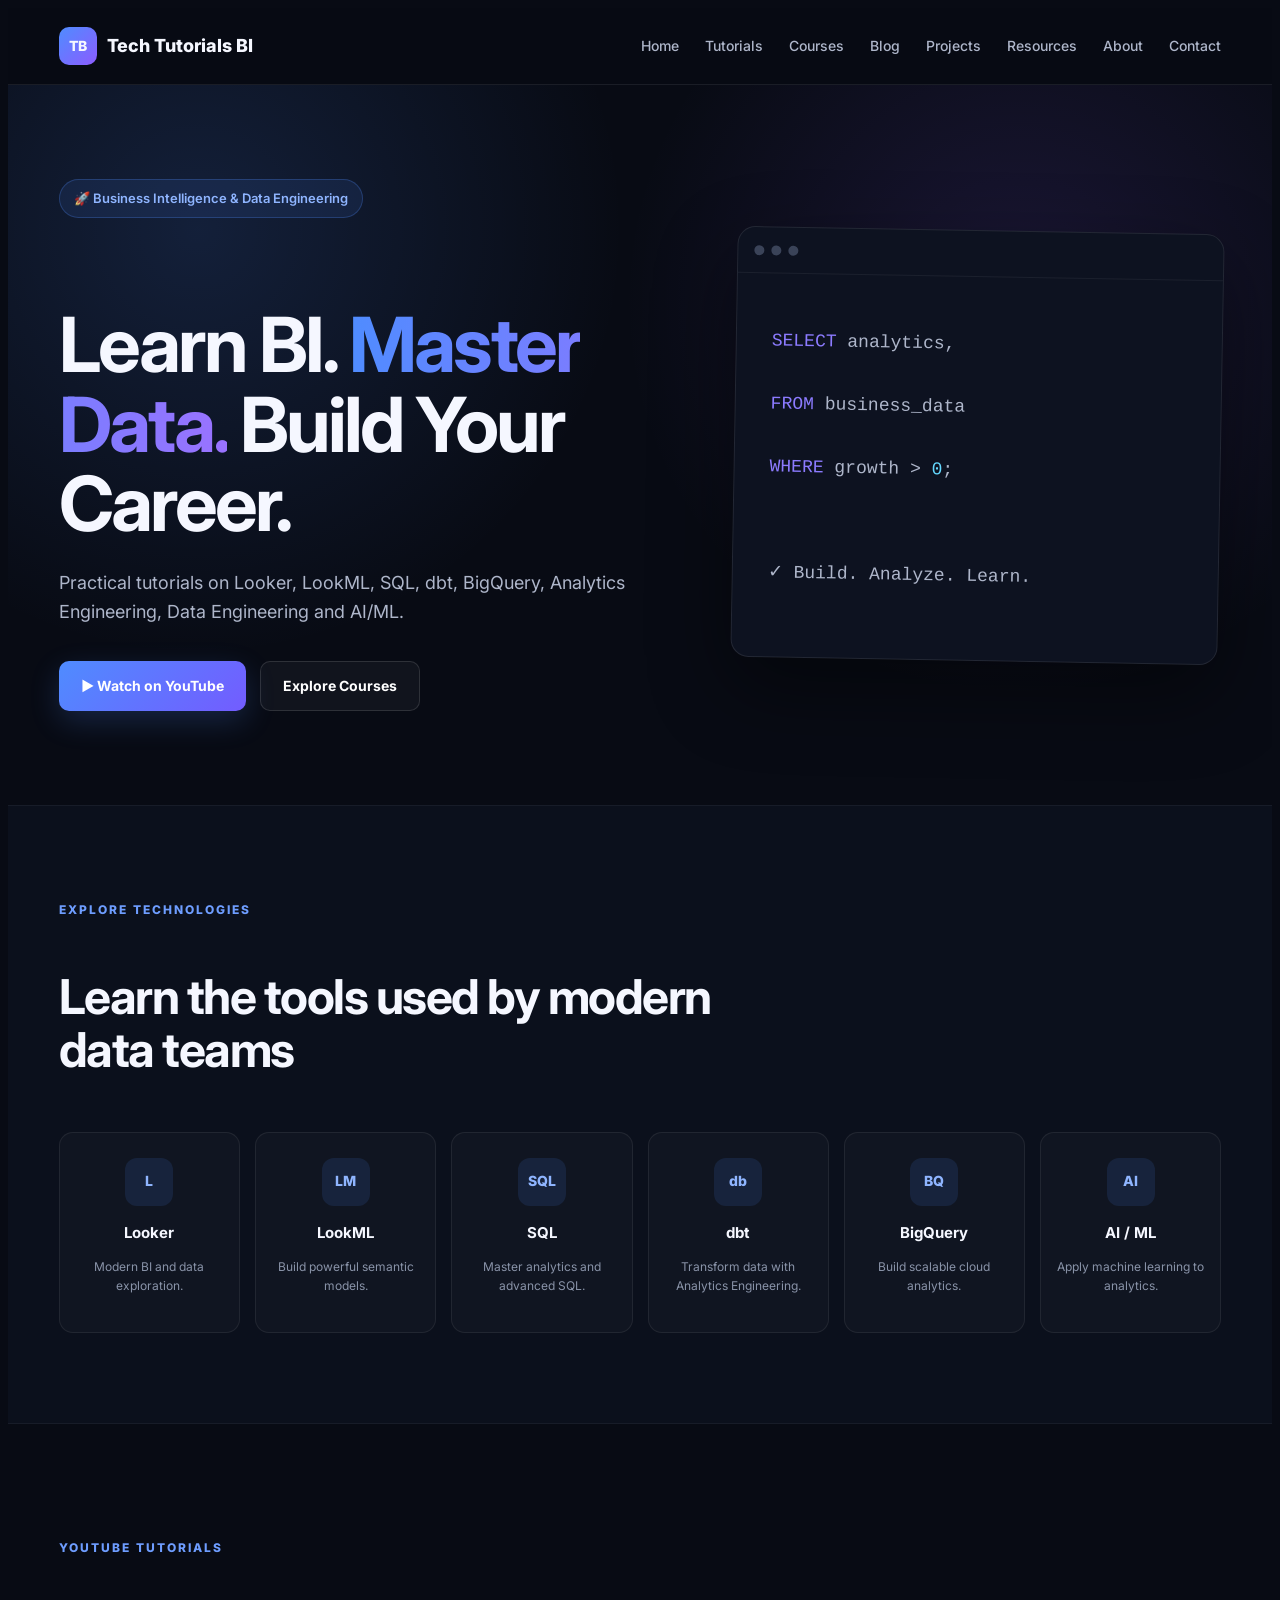
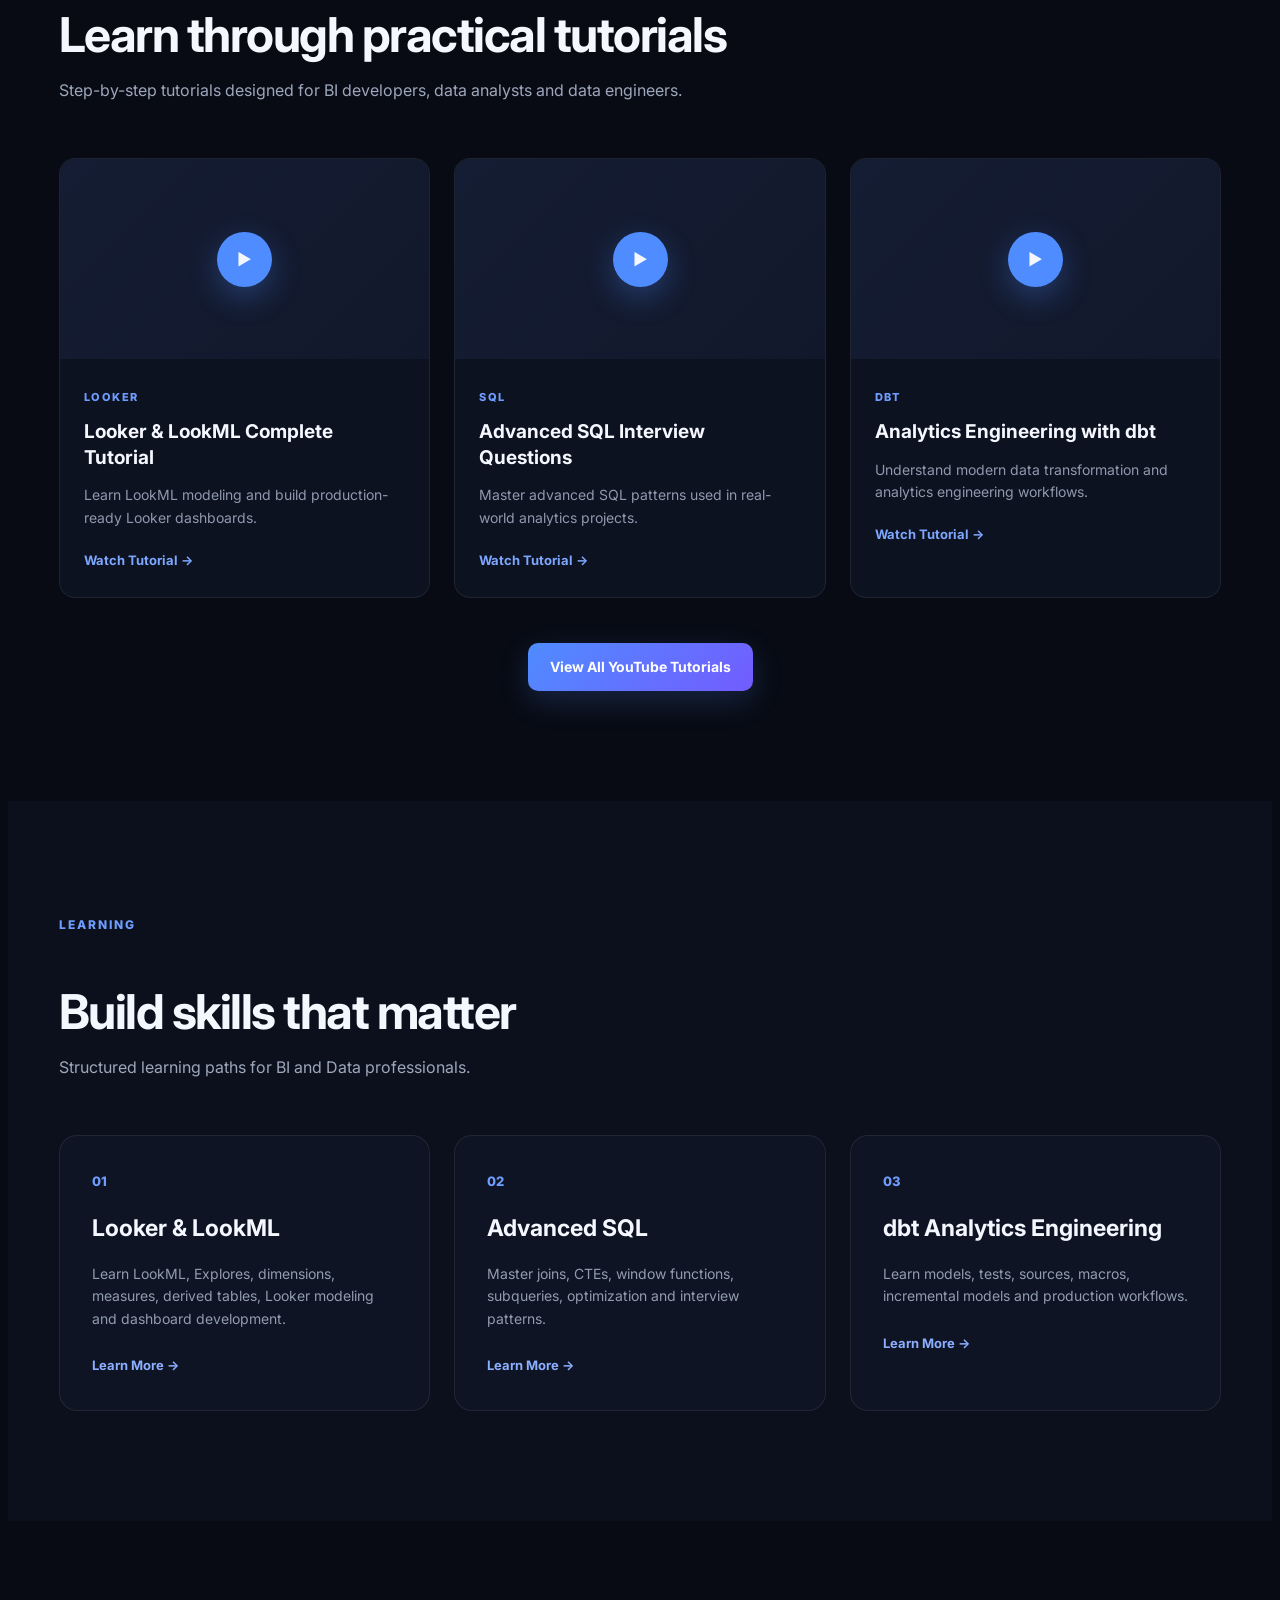
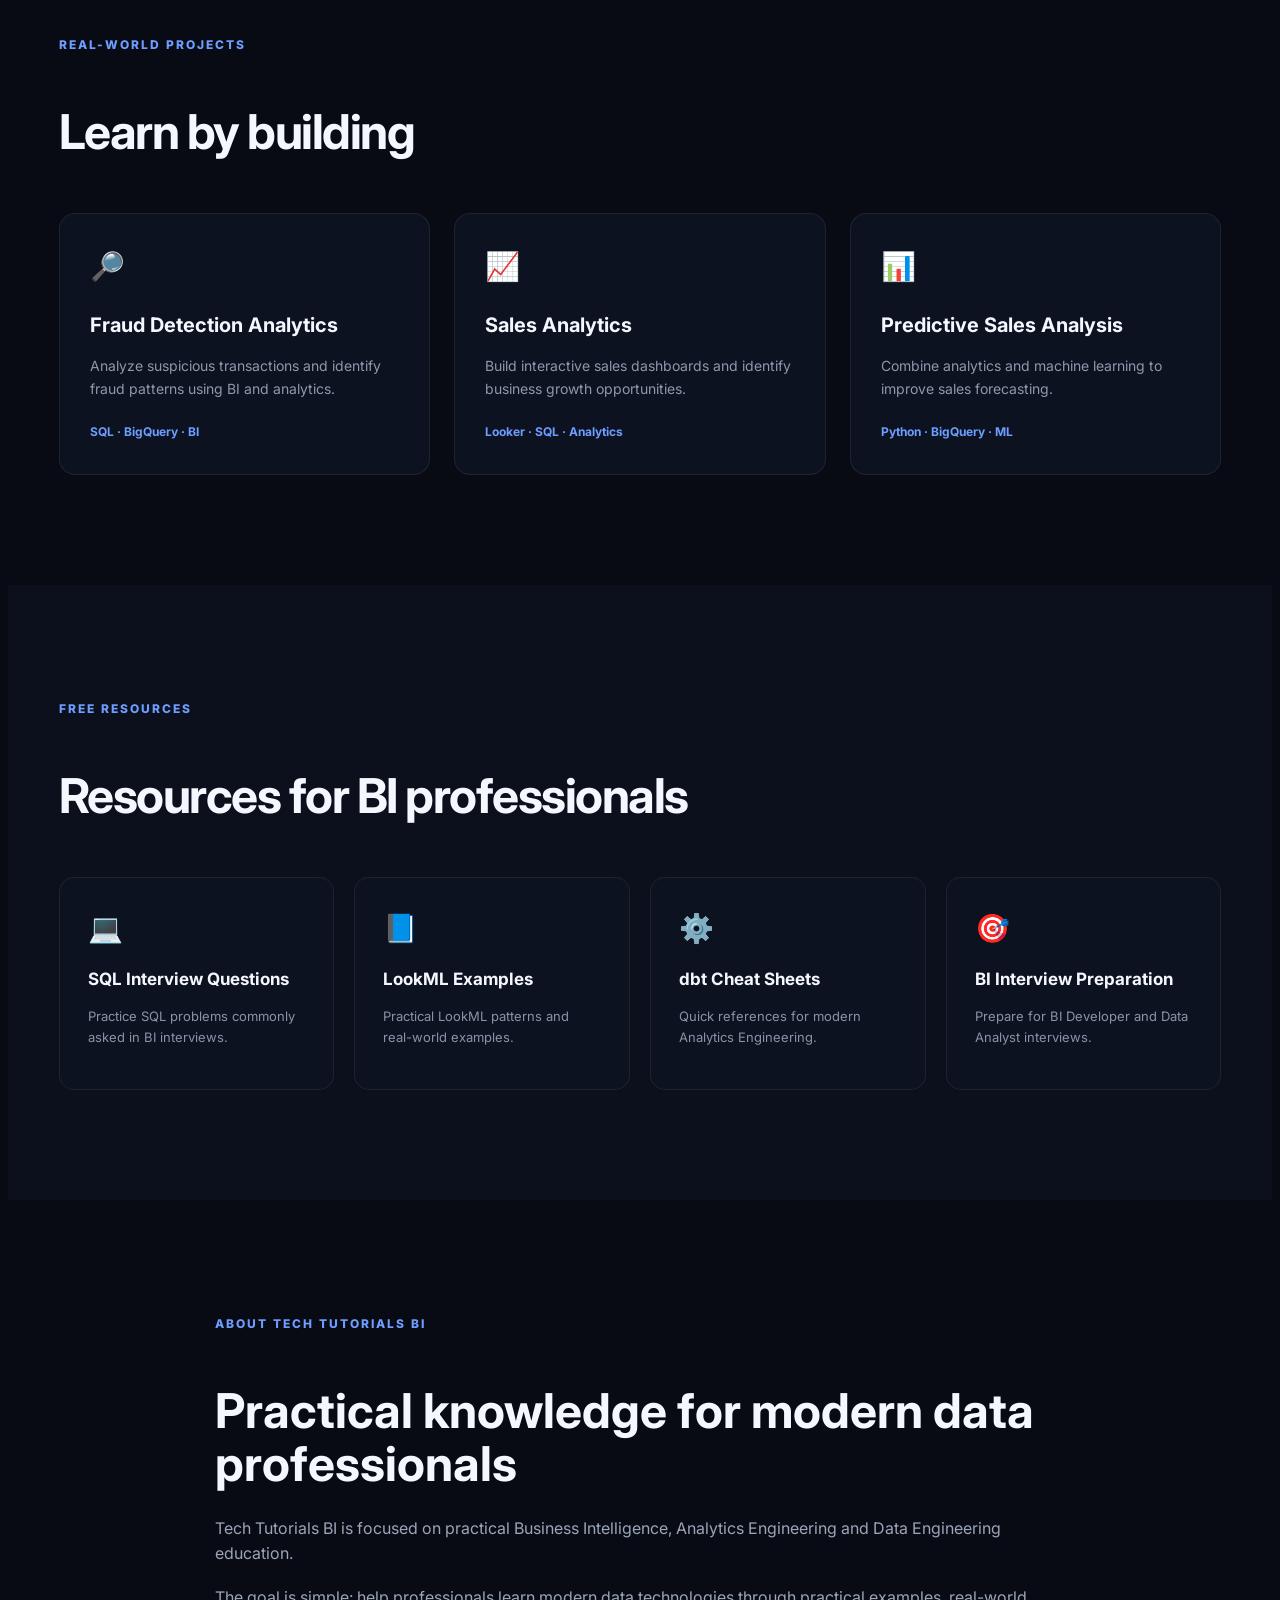
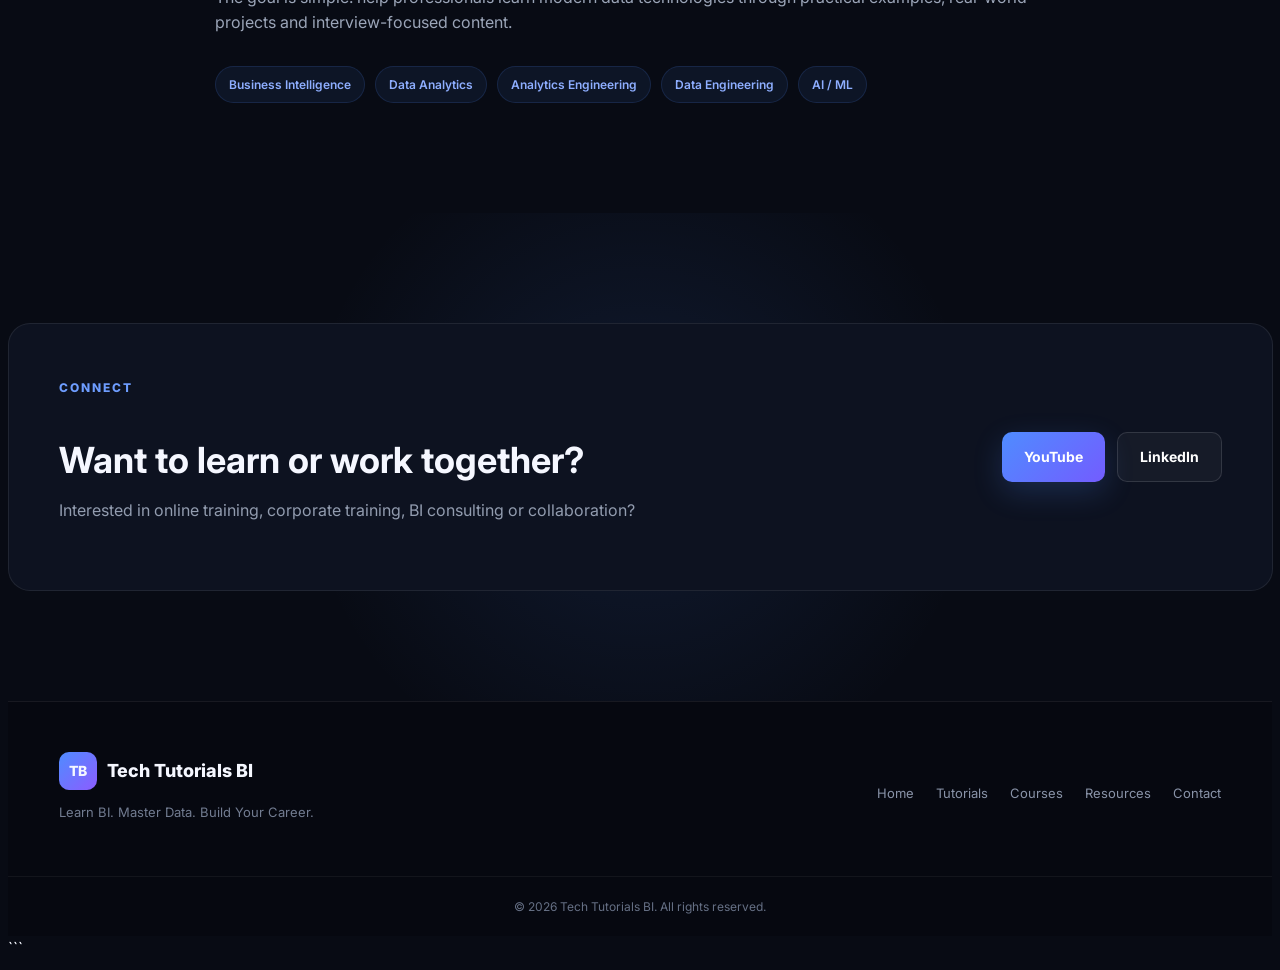
==== commit 544897d6: "Update index.html removed unnecessary ```html at top" ====
--- a/index.html
+++ b/index.html
@@ -1,4 +1,4 @@
-```html
+
 <!DOCTYPE html>
 <html lang="en">
 <head>
